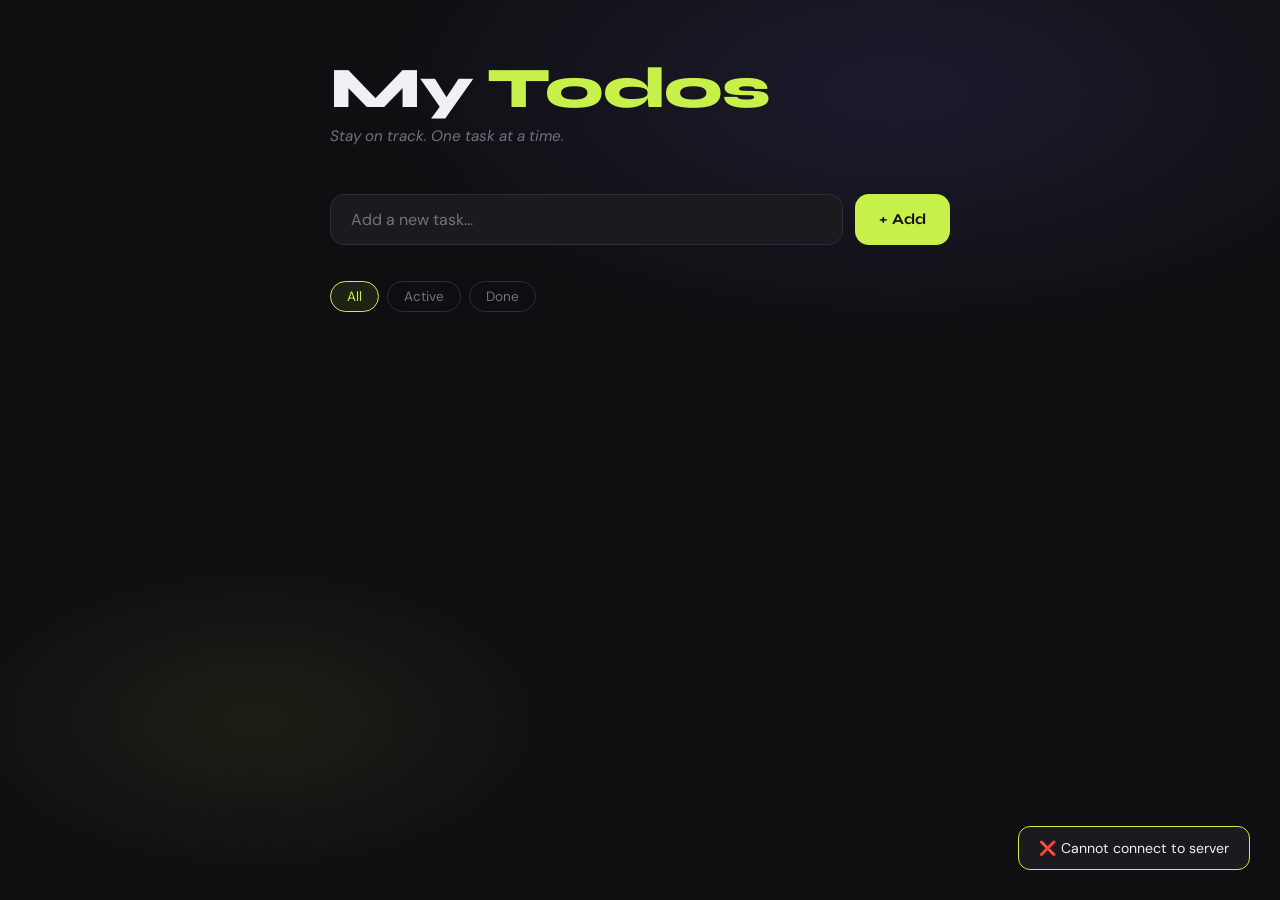
==== frontend/index.html @ fa2c2f22 "Added frontend" ====
<!DOCTYPE html>
<html lang="en">
<head>
  <meta charset="UTF-8" />
  <meta name="viewport" content="width=device-width, initial-scale=1.0"/>
  <title>Todo App</title>
  <link href="https://fonts.googleapis.com/css2?family=Syne:wght@400;700;800&family=DM+Sans:ital,wght@0,300;0,400;1,300&display=swap" rel="stylesheet"/>
  <style>
    *, *::before, *::after { box-sizing: border-box; margin: 0; padding: 0; }
 
    :root {
      --bg: #0f0f11;
      --surface: #1a1a1f;
      --surface2: #222228;
      --border: #2e2e38;
      --accent: #c8f04a;
      --accent2: #7c6af7;
      --text: #f0f0f5;
      --muted: #72727f;
      --done: #3a3a45;
    }
 
    body {
      background: var(--bg);
      color: var(--text);
      font-family: 'DM Sans', sans-serif;
      min-height: 100vh;
      display: flex;
      flex-direction: column;
      align-items: center;
      padding: 60px 20px;
      background-image: radial-gradient(ellipse 60% 40% at 70% 10%, rgba(124,106,247,0.12) 0%, transparent 70%),
                        radial-gradient(ellipse 40% 30% at 20% 80%, rgba(200,240,74,0.07) 0%, transparent 60%);
    }
 
    header {
      width: 100%;
      max-width: 620px;
      margin-bottom: 48px;
      animation: fadeDown 0.6s ease both;
    }
 
    header h1 {
      font-family: 'Syne', sans-serif;
      font-size: clamp(2.4rem, 6vw, 3.6rem);
      font-weight: 800;
      letter-spacing: -1.5px;
      line-height: 1;
    }
 
    header h1 span {
      color: var(--accent);
    }
 
    header p {
      color: var(--muted);
      font-size: 0.95rem;
      margin-top: 8px;
      font-style: italic;
    }
 
    .input-row {
      width: 100%;
      max-width: 620px;
      display: flex;
      gap: 12px;
      margin-bottom: 36px;
      animation: fadeDown 0.6s 0.1s ease both;
    }
 
    input[type="text"] {
      flex: 1;
      background: var(--surface);
      border: 1.5px solid var(--border);
      border-radius: 14px;
      padding: 14px 20px;
      color: var(--text);
      font-family: 'DM Sans', sans-serif;
      font-size: 1rem;
      outline: none;
      transition: border-color 0.2s, box-shadow 0.2s;
    }
 
    input[type="text"]::placeholder { color: var(--muted); }
 
    input[type="text"]:focus {
      border-color: var(--accent);
      box-shadow: 0 0 0 3px rgba(200,240,74,0.1);
    }
 
    button.add-btn {
      background: var(--accent);
      color: #0f0f11;
      border: none;
      border-radius: 14px;
      padding: 14px 24px;
      font-family: 'Syne', sans-serif;
      font-weight: 700;
      font-size: 0.95rem;
      cursor: pointer;
      transition: transform 0.15s, opacity 0.15s;
      white-space: nowrap;
    }
 
    button.add-btn:hover { opacity: 0.88; transform: translateY(-1px); }
    button.add-btn:active { transform: translateY(1px); }
 
    .filters {
      width: 100%;
      max-width: 620px;
      display: flex;
      gap: 8px;
      margin-bottom: 20px;
      animation: fadeDown 0.6s 0.15s ease both;
    }
 
    .filter-btn {
      background: transparent;
      border: 1.5px solid var(--border);
      border-radius: 20px;
      padding: 6px 16px;
      color: var(--muted);
      font-family: 'DM Sans', sans-serif;
      font-size: 0.85rem;
      cursor: pointer;
      transition: all 0.2s;
    }
 
    .filter-btn.active {
      border-color: var(--accent);
      color: var(--accent);
      background: rgba(200,240,74,0.08);
    }
 
    .todo-list {
      width: 100%;
      max-width: 620px;
      display: flex;
      flex-direction: column;
      gap: 10px;
    }
 
    .todo-item {
      background: var(--surface);
      border: 1.5px solid var(--border);
      border-radius: 16px;
      padding: 16px 20px;
      display: flex;
      align-items: center;
      gap: 14px;
      transition: border-color 0.2s, transform 0.2s;
      animation: slideIn 0.3s ease both;
    }
 
    .todo-item:hover { border-color: var(--surface2); transform: translateX(3px); }
 
    .todo-item.done {
      opacity: 0.55;
      background: var(--done);
    }
 
    .todo-item.done .todo-title {
      text-decoration: line-through;
      color: var(--muted);
    }
 
    .check-box {
      width: 22px;
      height: 22px;
      border-radius: 50%;
      border: 2px solid var(--border);
      flex-shrink: 0;
      cursor: pointer;
      display: flex;
      align-items: center;
      justify-content: center;
      transition: all 0.2s;
    }
 
    .check-box:hover { border-color: var(--accent); }
 
    .check-box.checked {
      background: var(--accent);
      border-color: var(--accent);
    }
 
    .check-box.checked::after {
      content: '✓';
      font-size: 12px;
      color: #0f0f11;
      font-weight: bold;
    }
 
    .todo-title {
      flex: 1;
      font-size: 0.97rem;
      line-height: 1.4;
    }
 
    .todo-date {
      font-size: 0.75rem;
      color: var(--muted);
      white-space: nowrap;
    }
 
    .delete-btn {
      background: transparent;
      border: none;
      color: var(--muted);
      cursor: pointer;
      font-size: 1.1rem;
      padding: 4px;
      border-radius: 8px;
      transition: color 0.2s, background 0.2s;
      line-height: 1;
    }
 
    .delete-btn:hover { color: #ff5c5c; background: rgba(255,92,92,0.1); }
 
    .empty-state {
      text-align: center;
      color: var(--muted);
      padding: 60px 0;
      font-size: 0.95rem;
      animation: fadeDown 0.4s ease both;
    }
 
    .empty-state .icon { font-size: 2.5rem; margin-bottom: 12px; }
 
    .stats {
      width: 100%;
      max-width: 620px;
      display: flex;
      justify-content: space-between;
      align-items: center;
      margin-top: 24px;
      padding-top: 20px;
      border-top: 1px solid var(--border);
      font-size: 0.82rem;
      color: var(--muted);
      animation: fadeDown 0.6s 0.2s ease both;
    }
 
    .stats span { color: var(--accent); font-weight: 700; }
 
    .clear-btn {
      background: transparent;
      border: 1px solid var(--border);
      border-radius: 8px;
      color: var(--muted);
      padding: 5px 12px;
      font-size: 0.8rem;
      cursor: pointer;
      transition: all 0.2s;
    }
 
    .clear-btn:hover { border-color: #ff5c5c; color: #ff5c5c; }
 
    .toast {
      position: fixed;
      bottom: 30px;
      right: 30px;
      background: var(--surface);
      border: 1.5px solid var(--accent);
      color: var(--text);
      padding: 12px 20px;
      border-radius: 12px;
      font-size: 0.88rem;
      opacity: 0;
      transform: translateY(10px);
      transition: all 0.3s;
      pointer-events: none;
      z-index: 999;
    }
 
    .toast.show { opacity: 1; transform: translateY(0); }
 
    @keyframes fadeDown {
      from { opacity: 0; transform: translateY(-14px); }
      to   { opacity: 1; transform: translateY(0); }
    }
 
    @keyframes slideIn {
      from { opacity: 0; transform: translateX(-10px); }
      to   { opacity: 1; transform: translateX(0); }
    }
  </style>
</head>
<body>
 
  <header>
    <h1>My <span>Todos</span></h1>
    <p>Stay on track. One task at a time.</p>
  </header>
 
  <div class="input-row">
    <input type="text" id="todoInput" placeholder="Add a new task..." />
    <button class="add-btn" onclick="addTodo()">+ Add</button>
  </div>
 
  <div class="filters">
    <button class="filter-btn active" onclick="setFilter('all', this)">All</button>
    <button class="filter-btn" onclick="setFilter('active', this)">Active</button>
    <button class="filter-btn" onclick="setFilter('done', this)">Done</button>
  </div>
 
  <div class="todo-list" id="todoList"></div>
 
  <div class="stats" id="stats" style="display:none;">
    <div><span id="remainCount">0</span> tasks remaining</div>
    <button class="clear-btn" onclick="clearCompleted()">Clear Completed</button>
  </div>
 
  <div class="toast" id="toast"></div>
 
<script>
  const API = 'http://127.0.0.1:8000/api/todos/';
  let todos = [];
  let currentFilter = 'all';
 
  async function fetchTodos() {
    try {
      const res = await fetch(API);
      todos = await res.json();
      renderTodos();
    } catch (e) {
      showToast('❌ Cannot connect to server');
    }
  }
 
  async function addTodo() {
    const input = document.getElementById('todoInput');
    const title = input.value.trim();
    if (!title) return;
 
    try {
      const res = await fetch(API, {
        method: 'POST',
        headers: { 'Content-Type': 'application/json' },
        body: JSON.stringify({ title, completed: false })
      });
      const newTodo = await res.json();
      todos.unshift(newTodo);
      input.value = '';
      renderTodos();
      showToast('✅ Task added!');
    } catch (e) {
      showToast('❌ Failed to add task');
    }
  }
 
  async function toggleTodo(id, completed) {
    try {
      const res = await fetch(`${API}${id}/`, {
        method: 'PATCH',
        headers: { 'Content-Type': 'application/json' },
        body: JSON.stringify({ completed: !completed })
      });
      const updated = await res.json();
      todos = todos.map(t => t.id === id ? updated : t);
      renderTodos();
    } catch (e) {
      showToast('❌ Failed to update task');
    }
  }
 
  async function deleteTodo(id) {
    try {
      await fetch(`${API}${id}/`, { method: 'DELETE' });
      todos = todos.filter(t => t.id !== id);
      renderTodos();
      showToast('🗑️ Task deleted');
    } catch (e) {
      showToast('❌ Failed to delete task');
    }
  }
 
  async function clearCompleted() {
    const done = todos.filter(t => t.completed);
    for (const t of done) {
      await fetch(`${API}${t.id}/`, { method: 'DELETE' });
    }
    todos = todos.filter(t => !t.completed);
    renderTodos();
    showToast('🧹 Cleared completed tasks');
  }
 
  function setFilter(filter, btn) {
    currentFilter = filter;
    document.querySelectorAll('.filter-btn').forEach(b => b.classList.remove('active'));
    btn.classList.add('active');
    renderTodos();
  }
 
  function renderTodos() {
    const list = document.getElementById('todoList');
    const stats = document.getElementById('stats');
 
    let filtered = todos;
    if (currentFilter === 'active') filtered = todos.filter(t => !t.completed);
    if (currentFilter === 'done') filtered = todos.filter(t => t.completed);
 
    if (filtered.length === 0) {
      list.innerHTML = `
        <div class="empty-state">
          <div class="icon">${currentFilter === 'done' ? '🎉' : '📝'}</div>
          <div>${currentFilter === 'done' ? 'No completed tasks yet' : 'No tasks here. Add one above!'}</div>
        </div>`;
    } else {
      list.innerHTML = filtered.map(todo => `
        <div class="todo-item ${todo.completed ? 'done' : ''}">
          <div class="check-box ${todo.completed ? 'checked' : ''}" onclick="toggleTodo(${todo.id}, ${todo.completed})"></div>
          <div class="todo-title">${escapeHtml(todo.title)}</div>
          <div class="todo-date">${formatDate(todo.created_at)}</div>
          <button class="delete-btn" onclick="deleteTodo(${todo.id})">✕</button>
        </div>
      `).join('');
    }
 
    const remaining = todos.filter(t => !t.completed).length;
    document.getElementById('remainCount').textContent = remaining;
    stats.style.display = todos.length ? 'flex' : 'none';
  }
 
  function formatDate(dateStr) {
    if (!dateStr) return '';
    const d = new Date(dateStr);
    return d.toLocaleDateString('en-US', { month: 'short', day: 'numeric' });
  }
 
  function escapeHtml(str) {
    return str.replace(/&/g,'&amp;').replace(/</g,'&lt;').replace(/>/g,'&gt;');
  }
 
  function showToast(msg) {
    const t = document.getElementById('toast');
    t.textContent = msg;
    t.classList.add('show');
    setTimeout(() => t.classList.remove('show'), 2500);
  }
 
  document.getElementById('todoInput').addEventListener('keydown', e => {
    if (e.key === 'Enter') addTodo();
  });
 
  fetchTodos();
</script>
</body>
</html>
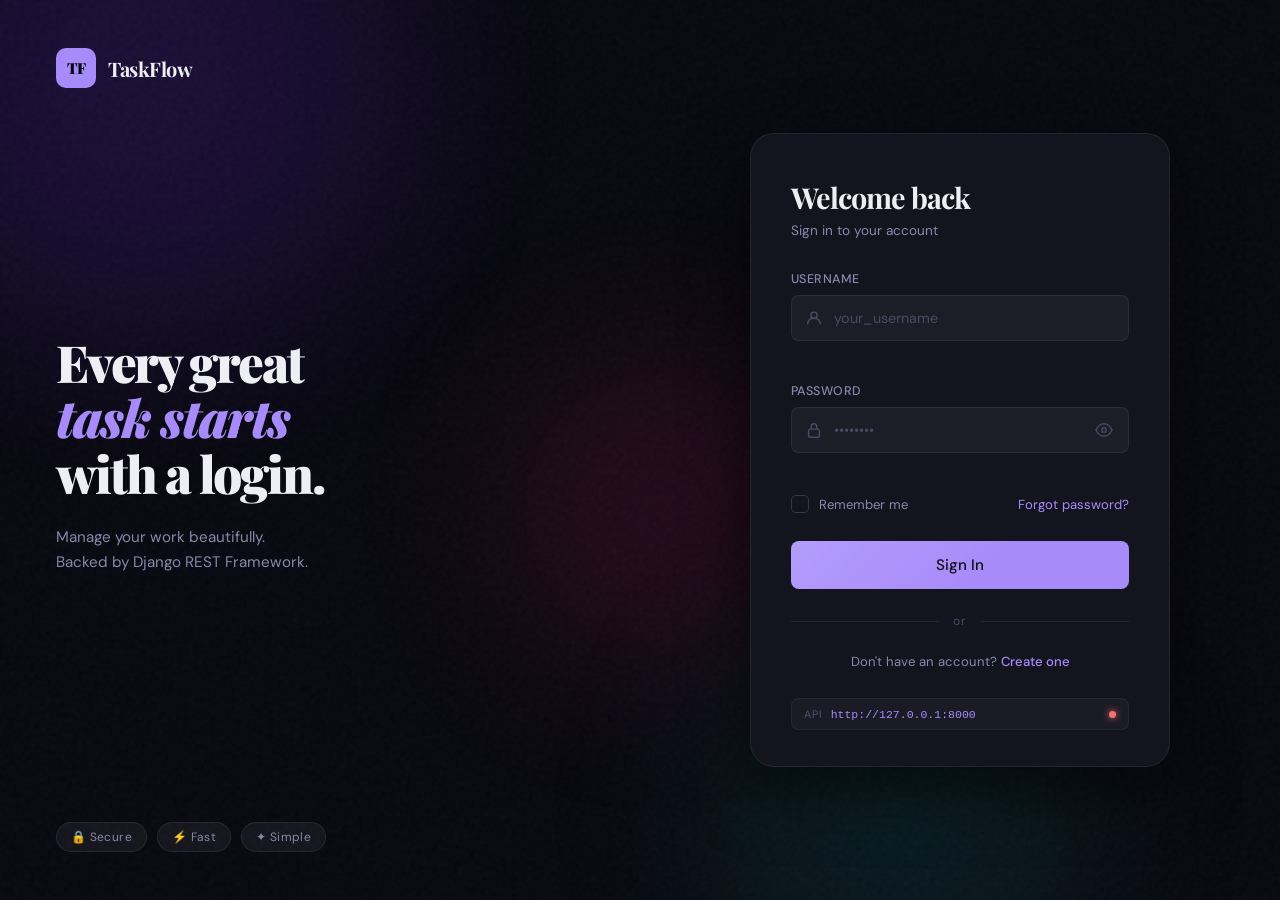
==== commit 7d8d4f7a: "message" ====
--- a/frontend/index.html
+++ b/frontend/index.html
@@ -3,447 +3,355 @@
 <head>
   <meta charset="UTF-8" />
   <meta name="viewport" content="width=device-width, initial-scale=1.0"/>
-  <title>Todo App</title>
-  <link href="https://fonts.googleapis.com/css2?family=Syne:wght@400;700;800&family=DM+Sans:ital,wght@0,300;0,400;1,300&display=swap" rel="stylesheet"/>
+  <title>TaskFlow — My Tasks</title>
+  <link href="https://fonts.googleapis.com/css2?family=Syne:wght@400;600;700;800&family=DM+Mono:wght@300;400;500&display=swap" rel="stylesheet"/>
   <style>
     *, *::before, *::after { box-sizing: border-box; margin: 0; padding: 0; }
- 
     :root {
-      --bg: #0f0f11;
-      --surface: #1a1a1f;
-      --surface2: #222228;
-      --border: #2e2e38;
-      --accent: #c8f04a;
-      --accent2: #7c6af7;
-      --text: #f0f0f5;
-      --muted: #72727f;
-      --done: #3a3a45;
-    }
- 
+      --bg:      #0d0d0f;
+      --surface: #151518;
+      --card:    #1c1c21;
+      --border:  #2a2a32;
+      --accent:  #6ee7b7;
+      --accent2: #fbbf24;
+      --danger:  #f87171;
+      --text:    #e8e8f0;
+      --muted:   #6b6b80;
+      --radius:  12px;
+    }
     body {
+      font-family: 'DM Mono', monospace;
       background: var(--bg);
       color: var(--text);
-      font-family: 'DM Sans', sans-serif;
       min-height: 100vh;
       display: flex;
       flex-direction: column;
       align-items: center;
-      padding: 60px 20px;
-      background-image: radial-gradient(ellipse 60% 40% at 70% 10%, rgba(124,106,247,0.12) 0%, transparent 70%),
-                        radial-gradient(ellipse 40% 30% at 20% 80%, rgba(200,240,74,0.07) 0%, transparent 60%);
-    }
- 
-    header {
-      width: 100%;
-      max-width: 620px;
-      margin-bottom: 48px;
-      animation: fadeDown 0.6s ease both;
-    }
- 
-    header h1 {
-      font-family: 'Syne', sans-serif;
-      font-size: clamp(2.4rem, 6vw, 3.6rem);
-      font-weight: 800;
-      letter-spacing: -1.5px;
-      line-height: 1;
-    }
- 
-    header h1 span {
-      color: var(--accent);
-    }
- 
-    header p {
-      color: var(--muted);
-      font-size: 0.95rem;
-      margin-top: 8px;
-      font-style: italic;
-    }
- 
-    .input-row {
-      width: 100%;
-      max-width: 620px;
-      display: flex;
-      gap: 12px;
-      margin-bottom: 36px;
-      animation: fadeDown 0.6s 0.1s ease both;
-    }
- 
-    input[type="text"] {
-      flex: 1;
-      background: var(--surface);
-      border: 1.5px solid var(--border);
-      border-radius: 14px;
-      padding: 14px 20px;
-      color: var(--text);
-      font-family: 'DM Sans', sans-serif;
-      font-size: 1rem;
-      outline: none;
-      transition: border-color 0.2s, box-shadow 0.2s;
-    }
- 
-    input[type="text"]::placeholder { color: var(--muted); }
- 
-    input[type="text"]:focus {
-      border-color: var(--accent);
-      box-shadow: 0 0 0 3px rgba(200,240,74,0.1);
-    }
- 
-    button.add-btn {
-      background: var(--accent);
-      color: #0f0f11;
-      border: none;
-      border-radius: 14px;
-      padding: 14px 24px;
-      font-family: 'Syne', sans-serif;
-      font-weight: 700;
-      font-size: 0.95rem;
-      cursor: pointer;
-      transition: transform 0.15s, opacity 0.15s;
-      white-space: nowrap;
-    }
- 
-    button.add-btn:hover { opacity: 0.88; transform: translateY(-1px); }
-    button.add-btn:active { transform: translateY(1px); }
- 
-    .filters {
-      width: 100%;
-      max-width: 620px;
-      display: flex;
-      gap: 8px;
-      margin-bottom: 20px;
-      animation: fadeDown 0.6s 0.15s ease both;
-    }
- 
-    .filter-btn {
-      background: transparent;
-      border: 1.5px solid var(--border);
-      border-radius: 20px;
-      padding: 6px 16px;
-      color: var(--muted);
-      font-family: 'DM Sans', sans-serif;
-      font-size: 0.85rem;
-      cursor: pointer;
-      transition: all 0.2s;
-    }
- 
-    .filter-btn.active {
-      border-color: var(--accent);
-      color: var(--accent);
-      background: rgba(200,240,74,0.08);
-    }
- 
-    .todo-list {
-      width: 100%;
-      max-width: 620px;
-      display: flex;
-      flex-direction: column;
-      gap: 10px;
-    }
- 
-    .todo-item {
-      background: var(--surface);
-      border: 1.5px solid var(--border);
-      border-radius: 16px;
-      padding: 16px 20px;
-      display: flex;
-      align-items: center;
-      gap: 14px;
-      transition: border-color 0.2s, transform 0.2s;
-      animation: slideIn 0.3s ease both;
-    }
- 
-    .todo-item:hover { border-color: var(--surface2); transform: translateX(3px); }
- 
-    .todo-item.done {
-      opacity: 0.55;
-      background: var(--done);
-    }
- 
-    .todo-item.done .todo-title {
-      text-decoration: line-through;
-      color: var(--muted);
-    }
- 
-    .check-box {
-      width: 22px;
-      height: 22px;
-      border-radius: 50%;
-      border: 2px solid var(--border);
-      flex-shrink: 0;
-      cursor: pointer;
-      display: flex;
-      align-items: center;
-      justify-content: center;
-      transition: all 0.2s;
-    }
- 
-    .check-box:hover { border-color: var(--accent); }
- 
-    .check-box.checked {
-      background: var(--accent);
-      border-color: var(--accent);
-    }
- 
-    .check-box.checked::after {
-      content: '✓';
-      font-size: 12px;
-      color: #0f0f11;
-      font-weight: bold;
-    }
- 
-    .todo-title {
-      flex: 1;
-      font-size: 0.97rem;
-      line-height: 1.4;
-    }
- 
-    .todo-date {
-      font-size: 0.75rem;
-      color: var(--muted);
-      white-space: nowrap;
-    }
- 
-    .delete-btn {
-      background: transparent;
-      border: none;
-      color: var(--muted);
-      cursor: pointer;
-      font-size: 1.1rem;
-      padding: 4px;
-      border-radius: 8px;
-      transition: color 0.2s, background 0.2s;
-      line-height: 1;
-    }
- 
-    .delete-btn:hover { color: #ff5c5c; background: rgba(255,92,92,0.1); }
- 
-    .empty-state {
-      text-align: center;
-      color: var(--muted);
-      padding: 60px 0;
-      font-size: 0.95rem;
-      animation: fadeDown 0.4s ease both;
-    }
- 
-    .empty-state .icon { font-size: 2.5rem; margin-bottom: 12px; }
- 
-    .stats {
-      width: 100%;
-      max-width: 620px;
-      display: flex;
-      justify-content: space-between;
-      align-items: center;
-      margin-top: 24px;
-      padding-top: 20px;
-      border-top: 1px solid var(--border);
-      font-size: 0.82rem;
-      color: var(--muted);
-      animation: fadeDown 0.6s 0.2s ease both;
-    }
- 
-    .stats span { color: var(--accent); font-weight: 700; }
- 
-    .clear-btn {
-      background: transparent;
-      border: 1px solid var(--border);
-      border-radius: 8px;
-      color: var(--muted);
-      padding: 5px 12px;
-      font-size: 0.8rem;
-      cursor: pointer;
-      transition: all 0.2s;
-    }
- 
-    .clear-btn:hover { border-color: #ff5c5c; color: #ff5c5c; }
- 
-    .toast {
-      position: fixed;
-      bottom: 30px;
-      right: 30px;
-      background: var(--surface);
-      border: 1.5px solid var(--accent);
-      color: var(--text);
-      padding: 12px 20px;
-      border-radius: 12px;
-      font-size: 0.88rem;
-      opacity: 0;
-      transform: translateY(10px);
-      transition: all 0.3s;
-      pointer-events: none;
-      z-index: 999;
-    }
- 
-    .toast.show { opacity: 1; transform: translateY(0); }
- 
-    @keyframes fadeDown {
-      from { opacity: 0; transform: translateY(-14px); }
-      to   { opacity: 1; transform: translateY(0); }
-    }
- 
-    @keyframes slideIn {
-      from { opacity: 0; transform: translateX(-10px); }
-      to   { opacity: 1; transform: translateX(0); }
-    }
+      padding: 40px 16px 80px;
+    }
+    body::before {
+      content: '';
+      position: fixed; inset: 0;
+      background-image: url("data:image/svg+xml,%3Csvg viewBox='0 0 256 256' xmlns='http://www.w3.org/2000/svg'%3E%3Cfilter id='n'%3E%3CfeTurbulence type='fractalNoise' baseFrequency='0.9' numOctaves='4' stitchTiles='stitch'/%3E%3C/filter%3E%3Crect width='100%25' height='100%25' filter='url(%23n)' opacity='0.04'/%3E%3C/svg%3E");
+      pointer-events: none; z-index: 0; opacity: .6;
+    }
+    .wrapper { position: relative; z-index: 1; width: 100%; max-width: 640px; }
+    header { margin-bottom: 36px; display: flex; justify-content: space-between; align-items: baseline; flex-wrap: wrap; gap: 12px; animation: fadeDown .5s ease both; }
+    .logo { font-family:'Syne',sans-serif; font-size:2.4rem; font-weight:800; letter-spacing:-1.5px; line-height:1; }
+    .logo span { color: var(--accent); }
+    .subtitle { font-size:.78rem; color:var(--muted); margin-top:6px; letter-spacing:.08em; text-transform:uppercase; }
+    .logout-btn { background:transparent; border:1px solid var(--border); border-radius:99px; padding:8px 16px; font-size:.7rem; cursor:pointer; color:var(--muted); transition: .2s; }
+    .logout-btn:hover { border-color:var(--danger); color:var(--danger); background:rgba(248,113,113,.1); }
+    .stats { display:flex; gap:20px; margin-bottom:28px; animation:fadeDown .5s .1s ease both; }
+    .stat { background:var(--surface); border:1px solid var(--border); border-radius:var(--radius); padding:10px 18px; font-size:.72rem; color:var(--muted); text-transform:uppercase; letter-spacing:.06em; }
+    .stat strong { color:var(--accent); font-size:1.3rem; display:block; font-family:'Syne',sans-serif; font-weight:700; }
+    .input-row { display:flex; gap:10px; margin-bottom:24px; animation:fadeDown .5s .15s ease both; }
+    input[type="text"] { flex:1; background:var(--surface); border:1px solid var(--border); border-radius:var(--radius); padding:14px 18px; font-family:'DM Mono',monospace; font-size:.9rem; color:var(--text); outline:none; transition:border-color .2s,box-shadow .2s; }
+    input[type="text"]::placeholder { color:var(--muted); }
+    input[type="text"]:focus { border-color:var(--accent); box-shadow:0 0 0 3px rgba(110,231,183,.12); }
+    .btn-add { background:var(--accent); color:#0d0d0f; border:none; border-radius:var(--radius); padding:14px 24px; font-family:'Syne',sans-serif; font-size:.9rem; font-weight:700; cursor:pointer; transition:transform .15s,box-shadow .15s; white-space:nowrap; }
+    .btn-add:hover { transform:translateY(-2px); box-shadow:0 6px 20px rgba(110,231,183,.25); }
+    .btn-add:active { transform:translateY(0); }
+    .filters { display:flex; gap:8px; margin-bottom:20px; animation:fadeDown .5s .2s ease both; }
+    .filter-btn { background:transparent; border:1px solid var(--border); border-radius:99px; padding:6px 16px; font-family:'DM Mono',monospace; font-size:.75rem; color:var(--muted); cursor:pointer; transition:all .2s; }
+    .filter-btn.active,.filter-btn:hover { background:var(--accent); border-color:var(--accent); color:#0d0d0f; }
+    .config-strip { background:var(--surface); border:1px solid var(--border); border-radius:var(--radius); padding:12px 16px; display:flex; align-items:center; gap:10px; margin-bottom:20px; font-size:.75rem; animation:fadeDown .5s .05s ease both; }
+    .config-strip label { color:var(--muted); text-transform:uppercase; letter-spacing:.06em; white-space:nowrap; }
+    .config-strip input { flex:1; background:transparent; border:none; font-family:'DM Mono',monospace; font-size:.8rem; color:var(--accent); outline:none; }
+    .dot { width:8px; height:8px; border-radius:50%; background:var(--muted); flex-shrink:0; transition:background .3s; }
+    .dot.connected { background:var(--accent); box-shadow:0 0 8px var(--accent); }
+    .todo-list { display:flex; flex-direction:column; gap:10px; animation:fadeDown .5s .25s ease both; }
+    .todo-item { background:var(--card); border:1px solid var(--border); border-radius:var(--radius); display:flex; align-items:center; gap:14px; padding:16px 18px; transition:border-color .2s,transform .15s; animation:slideIn .3s ease both; }
+    .todo-item:hover { border-color:#3a3a48; transform:translateX(2px); }
+    .todo-item.done { opacity:.5; }
+    .todo-check { width:22px; height:22px; flex-shrink:0; border:2px solid var(--border); border-radius:6px; cursor:pointer; display:flex; align-items:center; justify-content:center; transition:all .2s; background:transparent; }
+    .todo-check.checked { background:var(--accent); border-color:var(--accent); }
+    .todo-check.checked::after { content:''; width:5px; height:9px; border-right:2.5px solid #0d0d0f; border-bottom:2.5px solid #0d0d0f; transform:rotate(45deg) translate(-1px,-1px); }
+    .todo-text { flex:1; font-size:.9rem; word-break:break-word; }
+    .todo-item.done .todo-text { text-decoration:line-through; color:var(--muted); }
+    .todo-actions { display:flex; gap:8px; }
+    .btn-icon { background:transparent; border:1px solid var(--border); border-radius:8px; width:34px; height:34px; display:flex; align-items:center; justify-content:center; cursor:pointer; font-size:.85rem; transition:all .2s; color:var(--muted); }
+    .btn-icon:hover.edit { border-color:var(--accent2); color:var(--accent2); background:rgba(251,191,36,.08); }
+    .btn-icon:hover.del  { border-color:var(--danger);  color:var(--danger);  background:rgba(248,113,113,.08); }
+    .todo-item.editing .todo-text { display:none; }
+    .edit-input { flex:1; background:transparent; border:none; border-bottom:1px solid var(--accent); font-family:'DM Mono',monospace; font-size:.9rem; color:var(--text); outline:none; padding-bottom:2px; display:none; }
+    .todo-item.editing .edit-input { display:block; }
+    .state-msg { text-align:center; padding:48px 0; color:var(--muted); font-size:.85rem; line-height:1.7; }
+    .state-msg .icon { font-size:2.4rem; display:block; margin-bottom:12px; }
+    .state-msg code { background:var(--surface); padding:2px 6px; border-radius:4px; font-size:.75rem; }
+    #toast { position:fixed; bottom:28px; left:50%; transform:translateX(-50%) translateY(80px); background:var(--card); border:1px solid var(--border); border-radius:99px; padding:10px 22px; font-size:.8rem; color:var(--text); box-shadow:0 12px 40px rgba(0,0,0,.5); transition:transform .3s cubic-bezier(.34,1.56,.64,1); z-index:999; white-space:nowrap; }
+    #toast.show { transform:translateX(-50%) translateY(0); }
+    #toast.error   { border-color:var(--danger); color:var(--danger); }
+    #toast.success { border-color:var(--accent); color:var(--accent); }
+    @keyframes fadeDown { from{opacity:0;transform:translateY(-12px)} to{opacity:1;transform:translateY(0)} }
+    @keyframes slideIn  { from{opacity:0;transform:translateY(8px)}   to{opacity:1;transform:translateY(0)} }
+    .spinner { width:28px; height:28px; border:3px solid var(--border); border-top-color:var(--accent); border-radius:50%; animation:spin .8s linear infinite; margin:40px auto; }
+    @keyframes spin { to{transform:rotate(360deg)} }
   </style>
 </head>
 <body>
- 
+<div class="wrapper">
   <header>
-    <h1>My <span>Todos</span></h1>
-    <p>Stay on track. One task at a time.</p>
+    <div>
+      <div class="logo">Task<span>Flow</span></div>
+      <div class="subtitle">Django REST Framework · JWT Auth</div>
+    </div>
+    <button class="logout-btn" onclick="logout()">✕ Logout</button>
   </header>
- 
+
+  <div class="config-strip">
+    <span class="dot" id="connDot"></span>
+    <label>API Base</label>
+    <input type="text" id="apiBase" placeholder="http://127.0.0.1:8000"/>
+    <button class="filter-btn" style="flex-shrink:0" onclick="fetchTodos()">Connect</button>
+  </div>
+
+  <div class="stats">
+    <div class="stat"><strong id="statTotal">0</strong>Total</div>
+    <div class="stat"><strong id="statDone">0</strong>Done</div>
+    <div class="stat"><strong id="statLeft">0</strong>Left</div>
+  </div>
+
   <div class="input-row">
-    <input type="text" id="todoInput" placeholder="Add a new task..." />
-    <button class="add-btn" onclick="addTodo()">+ Add</button>
-  </div>
- 
+    <input type="text" id="newTask" placeholder="Add a new task…" onkeydown="if(event.key==='Enter')addTodo()"/>
+    <button class="btn-add" onclick="addTodo()">+ Add</button>
+  </div>
+
   <div class="filters">
-    <button class="filter-btn active" onclick="setFilter('all', this)">All</button>
-    <button class="filter-btn" onclick="setFilter('active', this)">Active</button>
-    <button class="filter-btn" onclick="setFilter('done', this)">Done</button>
-  </div>
- 
-  <div class="todo-list" id="todoList"></div>
- 
-  <div class="stats" id="stats" style="display:none;">
-    <div><span id="remainCount">0</span> tasks remaining</div>
-    <button class="clear-btn" onclick="clearCompleted()">Clear Completed</button>
-  </div>
- 
-  <div class="toast" id="toast"></div>
- 
+    <button class="filter-btn active" onclick="setFilter('all',this)">All</button>
+    <button class="filter-btn" onclick="setFilter('active',this)">Active</button>
+    <button class="filter-btn" onclick="setFilter('done',this)">Done</button>
+  </div>
+
+  <div class="todo-list" id="todoList">
+    <div class="spinner"></div>
+  </div>
+</div>
+
+<div id="toast"></div>
+
 <script>
-  const API = 'http://127.0.0.1:8000/api/todos/';
-  let todos = [];
-  let currentFilter = 'all';
- 
+  // ------------------------------ AUTH HELPERS ---------------------------------
+  function getAccessToken() {
+    return localStorage.getItem('access_token');
+  }
+
+  function logout() {
+    localStorage.removeItem('access_token');
+    localStorage.removeItem('refresh_token');
+    window.location.href = 'login.html';
+  }
+
+  // Redirect to login if token missing
+  function ensureAuthenticated() {
+    const token = getAccessToken();
+    if (!token) {
+      window.location.href = 'login.html';
+      return false;
+    }
+    return true;
+  }
+
+  // ------------------------------ API HELPERS ---------------------------------
+  function getApiBase() {
+    let val = document.getElementById('apiBase').value;
+    // try to load from localStorage if input is default
+    if (val === 'http://127.0.0.1:8000') {
+      const saved = localStorage.getItem('api_base_url');
+      if (saved) {
+        document.getElementById('apiBase').value = saved;
+        return saved.replace(/\/$/, '');
+      }
+    }
+    return val.replace(/\/$/, '');
+  }
+
+  function saveApiBaseToStorage() {
+    const base = getApiBase();
+    localStorage.setItem('api_base_url', base);
+  }
+
+  function getEndpoint() {
+    return getApiBase() + '/api/todos/';
+  }
+
+  async function authFetch(url, options = {}) {
+    const token = getAccessToken();
+    if (!token) {
+      logout(); // token missing -> go to login
+      throw new Error('No token');
+    }
+    const headers = {
+      'Content-Type': 'application/json',
+      'Authorization': `Bearer ${token}`,
+      ...options.headers
+    };
+    const res = await fetch(url, { ...options, headers });
+    if (res.status === 401) {
+      // Token expired or invalid
+      logout();
+      throw new Error('Unauthorized – redirecting to login');
+    }
+    return res;
+  }
+
+  // ------------------------------ APP STATE ---------------------------------
+  let todos = [], filter = 'all';
+  let toastTimer;
+
+  function toast(msg, type='') {
+    const el = document.getElementById('toast');
+    el.textContent = msg; el.className = 'show ' + type;
+    clearTimeout(toastTimer);
+    toastTimer = setTimeout(() => el.className = '', 2800);
+  }
+
+  function setConnected(ok) {
+    document.getElementById('connDot').className = 'dot' + (ok ? ' connected' : '');
+  }
+
+  function updateStats() {
+    const done = todos.filter(t => t.completed).length;
+    document.getElementById('statTotal').textContent = todos.length;
+    document.getElementById('statDone').textContent  = done;
+    document.getElementById('statLeft').textContent  = todos.length - done;
+  }
+
+  function escHtml(s) {
+    return String(s).replace(/&/g,'&amp;').replace(/</g,'&lt;').replace(/>/g,'&gt;').replace(/"/g,'&quot;');
+  }
+
+  function render() {
+    const list = document.getElementById('todoList');
+    updateStats();
+    const visible = todos.filter(t => filter==='active' ? !t.completed : filter==='done' ? t.completed : true);
+    if (!visible.length) {
+      list.innerHTML = '<div class="state-msg"><span class="icon">✦</span>No tasks here yet.</div>'; return;
+    }
+    list.innerHTML = visible.map(t => `
+      <div class="todo-item ${t.completed?'done':''}" id="item-${t.id}">
+        <div class="todo-check ${t.completed?'checked':''}" onclick="toggleTodo(${t.id},${!t.completed})"></div>
+        <span class="todo-text">${escHtml(t.title)}</span>
+        <input class="edit-input" value="${escHtml(t.title)}"
+               onkeydown="onEditKey(event,${t.id})"
+               onblur="saveEdit(${t.id},this.value)"/>
+        <div class="todo-actions">
+          <button class="btn-icon edit" onclick="startEdit(${t.id})" title="Edit">✎</button>
+          <button class="btn-icon del"  onclick="deleteTodo(${t.id})" title="Delete">✕</button>
+        </div>
+      </div>`).join('');
+  }
+
+  function setFilter(f, btn) {
+    filter = f;
+    document.querySelectorAll('.filter-btn').forEach(b => b.classList.remove('active'));
+    btn.classList.add('active'); render();
+  }
+
+  // ------------------------------ API CALLS (with auth) -----------------------
   async function fetchTodos() {
-    try {
-      const res = await fetch(API);
-      todos = await res.json();
-      renderTodos();
-    } catch (e) {
-      showToast('❌ Cannot connect to server');
-    }
-  }
- 
+    if (!ensureAuthenticated()) return;
+    document.getElementById('todoList').innerHTML = '<div class="spinner"></div>';
+    try {
+      const res = await authFetch(getEndpoint());
+      if (!res.ok) throw new Error(res.status);
+      let data = await res.json();
+      todos = data.results ?? data;
+      setConnected(true); render();
+    } catch(e) {
+      if (e.message === 'Unauthorized – redirecting to login') return;
+      setConnected(false);
+      document.getElementById('todoList').innerHTML = `
+        <div class="state-msg"><span class="icon">⚠</span>
+          Cannot fetch tasks.<br/>
+          <small>Make sure Django backend is running and token is valid.</small>
+        </div>`;
+      toast('Failed to load tasks', 'error');
+    }
+  }
+
   async function addTodo() {
-    const input = document.getElementById('todoInput');
-    const title = input.value.trim();
-    if (!title) return;
- 
-    try {
-      const res = await fetch(API, {
-        method: 'POST',
-        headers: { 'Content-Type': 'application/json' },
-        body: JSON.stringify({ title, completed: false })
+    if (!ensureAuthenticated()) return;
+    const inp = document.getElementById('newTask');
+    const title = inp.value.trim();
+    if (!title) { toast('Please enter a task title.', 'error'); return; }
+    try {
+      const res = await authFetch(getEndpoint(), {
+        method:'POST', body: JSON.stringify({ title, completed: false })
       });
-      const newTodo = await res.json();
-      todos.unshift(newTodo);
-      input.value = '';
-      renderTodos();
-      showToast('✅ Task added!');
-    } catch (e) {
-      showToast('❌ Failed to add task');
-    }
-  }
- 
+      if (!res.ok) throw new Error(await res.text());
+      const t = await res.json();
+      todos.unshift(t); inp.value = ''; render();
+      toast('Task added ✓', 'success');
+    } catch(e) { toast('Failed to add task.', 'error'); }
+  }
+
   async function toggleTodo(id, completed) {
-    try {
-      const res = await fetch(`${API}${id}/`, {
-        method: 'PATCH',
-        headers: { 'Content-Type': 'application/json' },
-        body: JSON.stringify({ completed: !completed })
+    if (!ensureAuthenticated()) return;
+    const todo = todos.find(t => t.id === id); if (!todo) return;
+    try {
+      const res = await authFetch(getEndpoint() + id + '/', {
+        method:'PATCH', body: JSON.stringify({ completed })
       });
-      const updated = await res.json();
-      todos = todos.map(t => t.id === id ? updated : t);
-      renderTodos();
-    } catch (e) {
-      showToast('❌ Failed to update task');
-    }
-  }
- 
+      if (!res.ok) throw new Error();
+      todo.completed = completed; render();
+      toast(completed ? 'Task completed ✓' : 'Marked active', 'success');
+    } catch(e) { toast('Update failed.', 'error'); }
+  }
+
+  function startEdit(id) {
+    const item = document.getElementById('item-' + id); if (!item) return;
+    item.classList.toggle('editing');
+    const ei = item.querySelector('.edit-input');
+    if (item.classList.contains('editing')) { ei.focus(); ei.select(); }
+  }
+
+  function onEditKey(e, id) {
+    if (e.key === 'Enter')  saveEdit(id, e.target.value);
+    if (e.key === 'Escape') document.getElementById('item-' + id)?.classList.remove('editing');
+  }
+
+  async function saveEdit(id, newTitle) {
+    if (!ensureAuthenticated()) return;
+    newTitle = newTitle.trim(); if (!newTitle) return;
+    const todo = todos.find(t => t.id === id);
+    if (!todo || todo.title === newTitle) {
+      document.getElementById('item-' + id)?.classList.remove('editing'); return;
+    }
+    try {
+      const res = await authFetch(getEndpoint() + id + '/', {
+        method:'PATCH', body: JSON.stringify({ title: newTitle })
+      });
+      if (!res.ok) throw new Error();
+      todo.title = newTitle; render();
+      toast('Task updated ✓', 'success');
+    } catch(e) { toast('Update failed.', 'error'); }
+  }
+
   async function deleteTodo(id) {
-    try {
-      await fetch(`${API}${id}/`, { method: 'DELETE' });
-      todos = todos.filter(t => t.id !== id);
-      renderTodos();
-      showToast('🗑️ Task deleted');
-    } catch (e) {
-      showToast('❌ Failed to delete task');
-    }
-  }
- 
-  async function clearCompleted() {
-    const done = todos.filter(t => t.completed);
-    for (const t of done) {
-      await fetch(`${API}${t.id}/`, { method: 'DELETE' });
-    }
-    todos = todos.filter(t => !t.completed);
-    renderTodos();
-    showToast('🧹 Cleared completed tasks');
-  }
- 
-  function setFilter(filter, btn) {
-    currentFilter = filter;
-    document.querySelectorAll('.filter-btn').forEach(b => b.classList.remove('active'));
-    btn.classList.add('active');
-    renderTodos();
-  }
- 
-  function renderTodos() {
-    const list = document.getElementById('todoList');
-    const stats = document.getElementById('stats');
- 
-    let filtered = todos;
-    if (currentFilter === 'active') filtered = todos.filter(t => !t.completed);
-    if (currentFilter === 'done') filtered = todos.filter(t => t.completed);
- 
-    if (filtered.length === 0) {
-      list.innerHTML = `
-        <div class="empty-state">
-          <div class="icon">${currentFilter === 'done' ? '🎉' : '📝'}</div>
-          <div>${currentFilter === 'done' ? 'No completed tasks yet' : 'No tasks here. Add one above!'}</div>
-        </div>`;
-    } else {
-      list.innerHTML = filtered.map(todo => `
-        <div class="todo-item ${todo.completed ? 'done' : ''}">
-          <div class="check-box ${todo.completed ? 'checked' : ''}" onclick="toggleTodo(${todo.id}, ${todo.completed})"></div>
-          <div class="todo-title">${escapeHtml(todo.title)}</div>
-          <div class="todo-date">${formatDate(todo.created_at)}</div>
-          <button class="delete-btn" onclick="deleteTodo(${todo.id})">✕</button>
-        </div>
-      `).join('');
-    }
- 
-    const remaining = todos.filter(t => !t.completed).length;
-    document.getElementById('remainCount').textContent = remaining;
-    stats.style.display = todos.length ? 'flex' : 'none';
-  }
- 
-  function formatDate(dateStr) {
-    if (!dateStr) return '';
-    const d = new Date(dateStr);
-    return d.toLocaleDateString('en-US', { month: 'short', day: 'numeric' });
-  }
- 
-  function escapeHtml(str) {
-    return str.replace(/&/g,'&amp;').replace(/</g,'&lt;').replace(/>/g,'&gt;');
-  }
- 
-  function showToast(msg) {
-    const t = document.getElementById('toast');
-    t.textContent = msg;
-    t.classList.add('show');
-    setTimeout(() => t.classList.remove('show'), 2500);
-  }
- 
-  document.getElementById('todoInput').addEventListener('keydown', e => {
-    if (e.key === 'Enter') addTodo();
-  });
- 
-  fetchTodos();
+    if (!ensureAuthenticated()) return;
+    try {
+      const res = await authFetch(getEndpoint() + id + '/', { method:'DELETE' });
+      if (!res.ok && res.status !== 204) throw new Error();
+      todos = todos.filter(t => t.id !== id); render();
+      toast('Task deleted.', '');
+    } catch(e) { toast('Delete failed.', 'error'); }
+  }
+
+  // ------------------------------ INIT & SYNC --------------------------------
+  // Load saved API base from localStorage if exists
+  (function syncApiBase() {
+    const saved = localStorage.getItem('api_base_url');
+    if (saved) document.getElementById('apiBase').value = saved;
+    document.getElementById('apiBase').addEventListener('change', () => saveApiBaseToStorage());
+  })();
+
+  // On page load: if no token, go to login
+  if (!getAccessToken()) {
+    window.location.href = 'login.html';
+  } else {
+    fetchTodos();
+  }
 </script>
 </body>
 </html>
